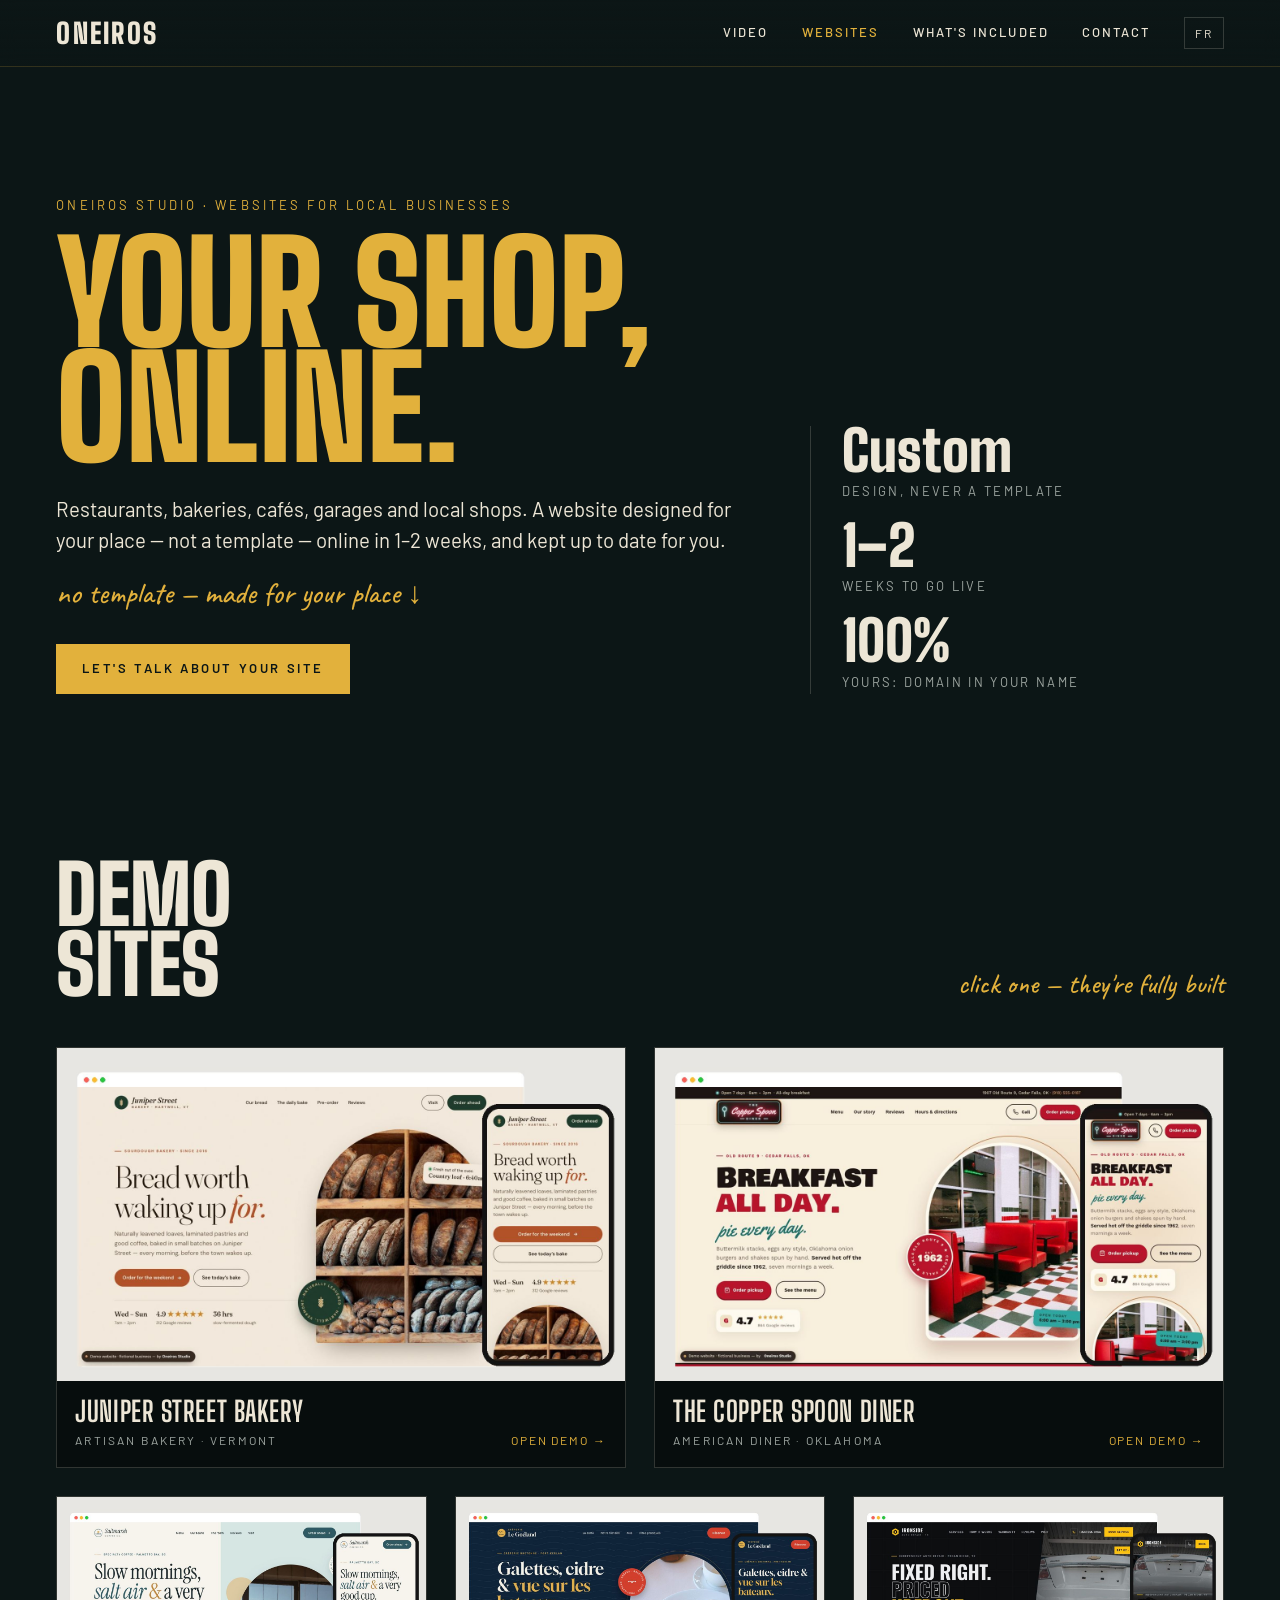
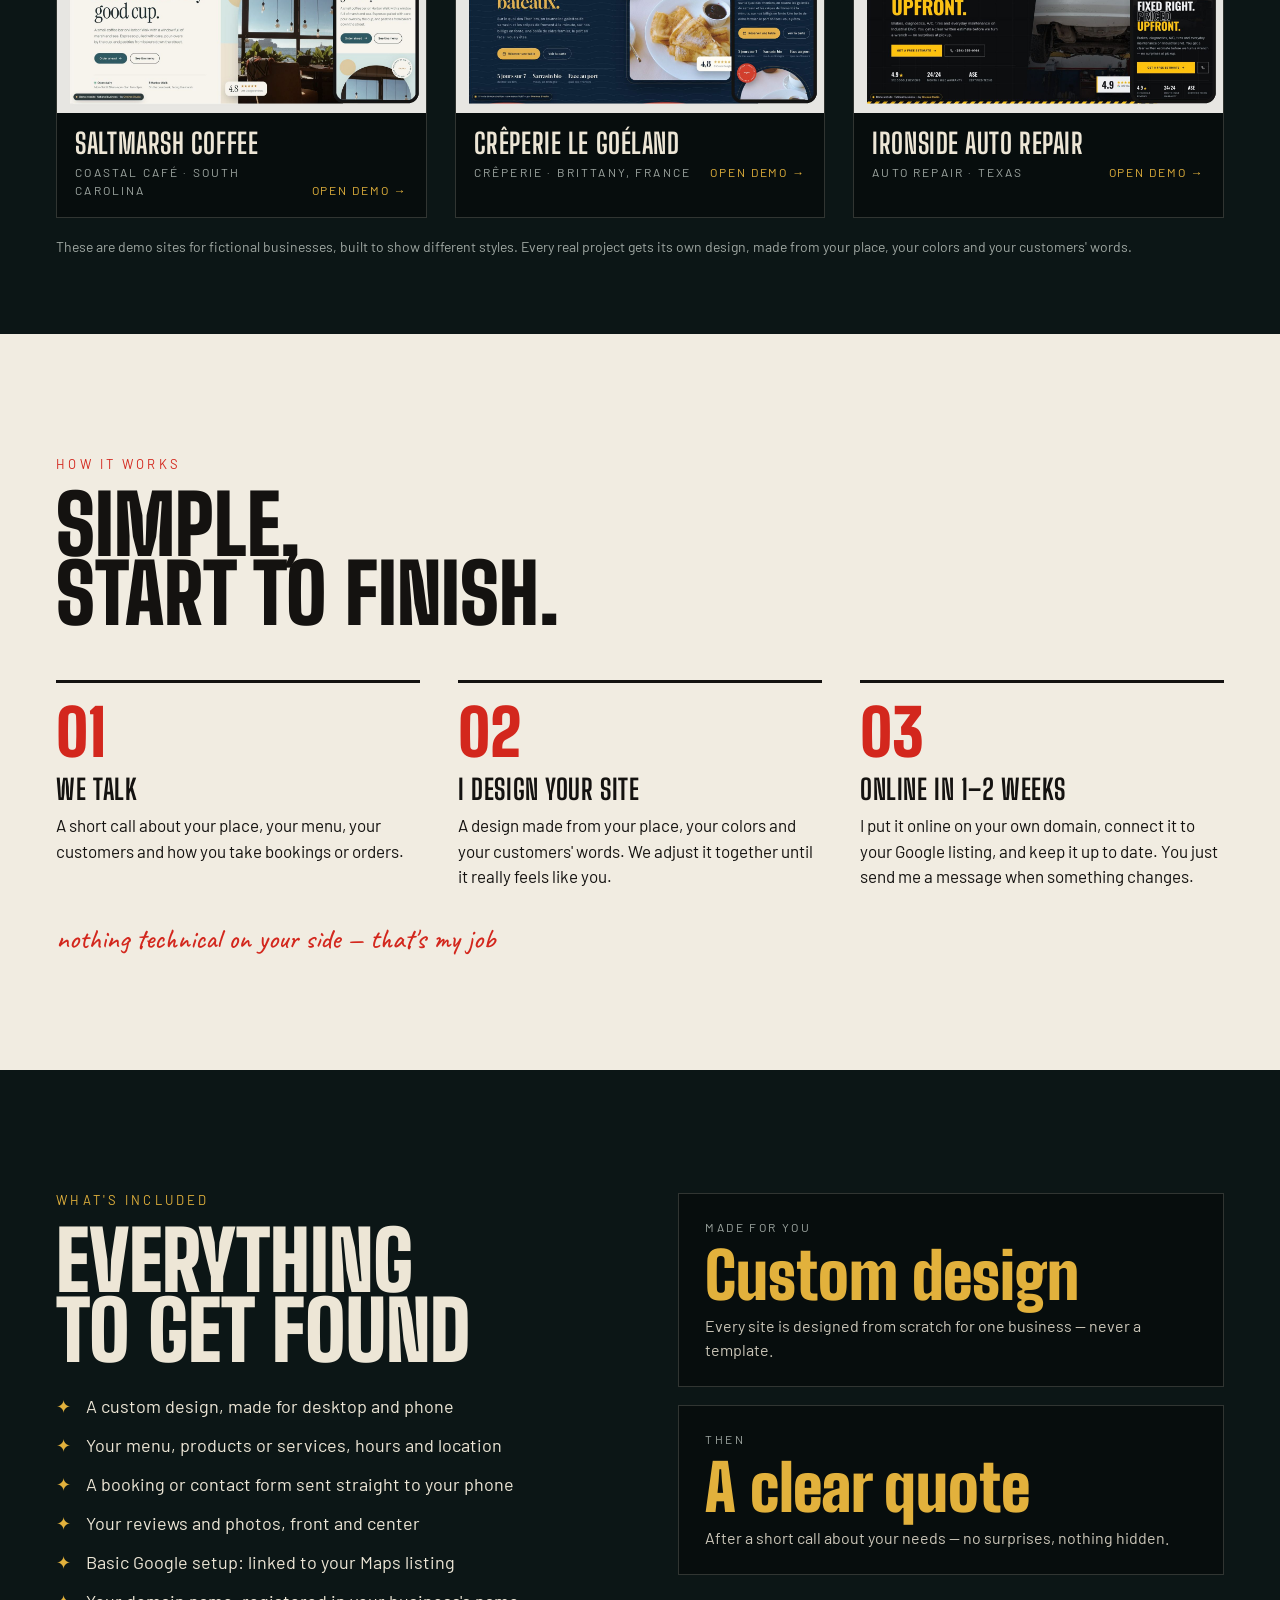
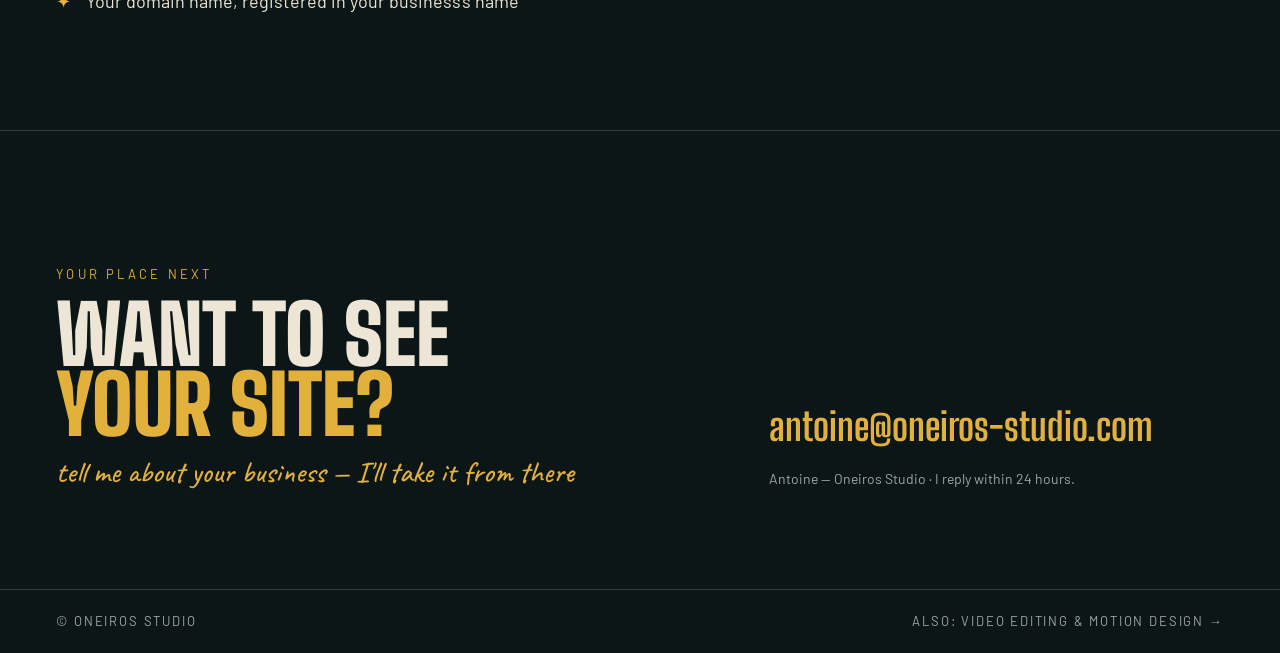
==== web/index.html @ 5e9d2c82 "Ajoute la page Websites (EN/FR) et 5 sites de démonstration Page web/ : présentation de l'offre de c" ====
<!doctype html>
<html lang="en">
<head>
<meta charset="utf-8">
<meta name="viewport" content="width=device-width, initial-scale=1">
<title>Oneiros Studio — Websites for local businesses</title>
<meta name="description" content="Oneiros Studio designs websites for restaurants, bakeries, cafés and local shops. Custom websites, online in 1–2 weeks and kept up to date for you.">
<meta property="og:title" content="Oneiros Studio — Websites for local businesses">
<meta property="og:description" content="Restaurants, bakeries, cafés, garages: a website made for your place.">
<meta property="og:image" content="https://oneiros-studio.com/web/demos/juniper-bakery/apercu.jpg">
<meta property="og:type" content="website">
<meta name="theme-color" content="#0C1616">
<link rel="icon" href="../assets/seal.svg" type="image/svg+xml">
<link rel="preconnect" href="https://fonts.googleapis.com">
<link rel="preconnect" href="https://fonts.gstatic.com" crossorigin>
<link rel="stylesheet" href="https://fonts.googleapis.com/css2?family=Big+Shoulders+Display:wght@700;900&family=Barlow:wght@400;500;600&family=Caveat:wght@500;700&display=swap">
<style>
:root{
  --night:#0C1616; --night-2:#070D0D; --cream:#EDE6D6; --paper:#F1ECE1; --ink:#141210;
  --gold:#E2B13C; --red:#D3271D; --muted:#9FA7A2; --line:rgba(237,230,214,.18);
  --display:"Big Shoulders Display",Impact,sans-serif; --body:"Barlow",Helvetica,Arial,sans-serif; --hand:"Caveat",cursive;
  --pad:clamp(16px,4.4vw,64px);
}
*{box-sizing:border-box;margin:0;padding:0}
html{scroll-behavior:smooth;-webkit-text-size-adjust:100%}
body{background:var(--night);color:var(--cream);font-family:var(--body);font-size:18px;line-height:1.5;-webkit-font-smoothing:antialiased;overflow-x:hidden}
a{color:inherit}
img{display:block;max-width:100%}
.wrap{max-width:1360px;margin:0 auto;padding:0 var(--pad)}
section{scroll-margin-top:70px}
header{position:fixed;left:0;right:0;top:0;z-index:20;background:linear-gradient(180deg,rgba(12,22,22,.92),rgba(12,22,22,.6));backdrop-filter:blur(8px);-webkit-backdrop-filter:blur(8px);border-bottom:1px solid rgba(226,177,60,.18)}
.bar{display:flex;align-items:center;justify-content:space-between;height:66px;gap:16px}
.brand{font-family:var(--display);font-weight:900;font-size:28px;letter-spacing:.08em;text-decoration:none}
nav{display:flex;align-items:center;gap:clamp(14px,2.6vw,34px)}
nav a{text-decoration:none;font-size:13px;font-weight:500;letter-spacing:.16em;text-transform:uppercase;transition:color .2s}
nav a:hover,nav a.on{color:var(--gold)}
.hand{font-family:var(--hand);color:var(--gold);font-weight:500;line-height:1.1}
.lang{border:1px solid var(--line);background:none;color:var(--cream);font:inherit;font-size:12px;letter-spacing:.16em;padding:6px 10px;cursor:pointer}
.lang:hover{border-color:var(--gold);color:var(--gold)}
.eyebrow{font-size:13px;letter-spacing:.24em;text-transform:uppercase;color:var(--gold)}
h1{font-family:var(--display);font-weight:900;font-size:clamp(64px,11vw,168px);line-height:.82;color:var(--gold);text-transform:uppercase}
h2{font-family:var(--display);font-weight:900;font-size:clamp(46px,6.4vw,92px);line-height:.85;text-transform:uppercase}
h3{font-family:var(--display);font-weight:700;font-size:28px;line-height:1;text-transform:uppercase;letter-spacing:.02em}

/* hero */
.hero{padding:clamp(120px,15vw,190px) 0 clamp(50px,7vw,90px);position:relative}
.hero .wrap{display:grid;grid-template-columns:1.25fr .75fr;gap:clamp(24px,5vw,80px);align-items:end}
.hero p.lead{font-size:clamp(19px,1.6vw,22px);max-width:34em;margin-top:28px;color:var(--cream)}
.hero .note{font-size:30px;margin-top:22px;display:block}
.hero .side{border-left:1px solid var(--line);padding-left:clamp(18px,2.4vw,34px);display:grid;gap:18px}
.stat b{display:block;font-family:var(--display);font-weight:900;font-size:56px;line-height:.9;color:var(--cream)}
.stat span{font-size:13px;letter-spacing:.18em;text-transform:uppercase;color:var(--muted)}
.cta{display:inline-flex;align-items:center;gap:12px;margin-top:34px;font-size:13px;font-weight:600;letter-spacing:.2em;text-transform:uppercase;color:var(--night);background:var(--gold);padding:15px 26px;text-decoration:none;transition:transform .2s}
.cta:hover{transform:translateY(-2px)}

/* demos */
.demos{padding:clamp(40px,6vw,80px) 0}
.head{display:flex;justify-content:space-between;align-items:end;gap:20px;flex-wrap:wrap;margin-bottom:clamp(28px,4vw,48px)}
.head .hand{font-size:28px}
.grid{display:grid;grid-template-columns:repeat(6,1fr);gap:clamp(16px,2.2vw,30px)}
.demo{grid-column:span 2;text-decoration:none;display:block;background:var(--night-2);border:1px solid var(--line);transition:transform .3s,border-color .3s}
.demo:nth-child(1),.demo:nth-child(2){grid-column:span 3}
.demo:hover{transform:translateY(-4px) rotate(-.4deg);border-color:var(--gold)}
.demo .shot{aspect-ratio:1400/820;overflow:hidden;background:#111}
.demo .shot img{width:100%;height:100%;object-fit:cover;transition:transform .6s}
.demo:hover .shot img{transform:scale(1.03)}
.demo .meta{padding:16px 18px 18px;display:flex;justify-content:space-between;align-items:end;gap:12px}
.demo .meta span{display:block;font-size:12px;letter-spacing:.18em;text-transform:uppercase;color:var(--muted);margin-top:6px}
.demo .meta i{font-style:normal;font-size:12px;letter-spacing:.16em;text-transform:uppercase;color:var(--gold);white-space:nowrap}
.disclaim{margin-top:18px;font-size:14px;color:var(--muted)}

/* process */
.process{padding:clamp(70px,9vw,120px) 0;background:var(--paper);color:var(--ink)}
.process .eyebrow{color:var(--red)}
.steps{display:grid;grid-template-columns:repeat(3,1fr);gap:clamp(18px,3vw,44px);margin-top:clamp(30px,4vw,54px);counter-reset:s}
.step{border-top:3px solid var(--ink);padding-top:18px}
.step::before{counter-increment:s;content:"0" counter(s);font-family:var(--display);font-weight:900;font-size:64px;line-height:1;color:var(--red);display:block;margin-bottom:10px}
.step p{margin-top:10px;font-size:17px}
.process .hand{color:var(--red);font-size:28px;display:block;margin-top:34px}

/* included + pricing */
.offer{padding:clamp(70px,9vw,120px) 0}
.offer .wrap{display:grid;grid-template-columns:1fr 1fr;gap:clamp(30px,6vw,90px)}
.incl{list-style:none;margin-top:28px;display:grid;gap:12px}
.incl li{padding-left:30px;position:relative;font-size:18px}
.incl li::before{content:"✦";position:absolute;left:0;color:var(--gold)}
.prices{display:grid;gap:18px;align-content:start;margin-top:8px}
.price{border:1px solid var(--line);padding:24px 26px;background:var(--night-2)}
.price .lbl{font-size:12px;letter-spacing:.2em;text-transform:uppercase;color:var(--muted)}
.price .amt{font-family:var(--display);font-weight:900;font-size:clamp(46px,5vw,64px);line-height:1;color:var(--gold);margin:8px 0 6px}
.price p{font-size:16px;color:var(--cream);opacity:.85}

/* contact */
.contact{padding:clamp(80px,10vw,130px) 0 clamp(60px,8vw,100px);border-top:1px solid var(--line)}
.contact .wrap{display:grid;grid-template-columns:1.2fr .8fr;gap:30px;align-items:end}
.contact h2 span{color:var(--gold)}
.contact .hand{font-size:30px;display:block;margin-top:16px}
.mail{display:block;font-family:var(--display);font-weight:700;font-size:clamp(26px,3vw,40px);text-decoration:none;color:var(--gold);word-break:break-all;margin-top:10px}
.mail:hover{text-decoration:underline}
.contact .small{font-size:14px;color:var(--muted);margin-top:12px}
footer{border-top:1px solid var(--line);padding:22px 0;color:var(--muted);font-size:13px;letter-spacing:.14em;text-transform:uppercase}
footer .wrap{display:flex;justify-content:space-between;gap:12px;flex-wrap:wrap}
footer a{text-decoration:none}footer a:hover{color:var(--gold)}

@media (max-width:900px){
  .hero .wrap,.offer .wrap,.contact .wrap{grid-template-columns:1fr}
  .hero .side{border-left:none;border-top:1px solid var(--line);padding:22px 0 0;grid-template-columns:repeat(3,1fr)}
  .stat b{font-size:40px}
  .grid{grid-template-columns:1fr}
  .demo,.demo:nth-child(1),.demo:nth-child(2){grid-column:auto}
  .steps{grid-template-columns:1fr}
}
@media (max-width:560px){
  nav .opt,nav .hand{display:none}
  .hero .side{grid-template-columns:1fr 1fr}
  .stat span{letter-spacing:.1em}
  .demo .meta{flex-direction:column;align-items:flex-start}
}
@media (prefers-reduced-motion:reduce){*{transition:none!important;scroll-behavior:auto!important}}
</style>
</head>
<body>
<header>
  <div class="wrap bar">
    <a class="brand" href="../" aria-label="Oneiros Studio">ONEIROS</a>
    <nav>
      <a class="opt" href="../#work" data-i18n="nav_video">Video</a>
      <a class="on" href="#demos" data-i18n="nav_web">Websites</a>
      <a class="opt" href="#included" data-i18n="nav_incl">What's included</a>
      <a href="#contact" data-i18n="nav_contact">Contact</a>
      <button class="lang" id="lang" aria-label="Switch language">FR</button>
    </nav>
  </div>
</header>

<main>
  <section class="hero">
    <div class="wrap">
      <div>
        <span class="eyebrow" data-i18n="eyebrow">Oneiros Studio · websites for local businesses</span>
        <h1 data-i18n-html="h1" style="margin-top:18px">Your shop,<br>online.</h1>
        <p class="lead" data-i18n="lead">Restaurants, bakeries, cafés, garages and local shops. A website designed for your place — not a template — online in 1–2 weeks, and kept up to date for you.</p>
        <span class="hand note" data-i18n="note">no template — made for your place ↓</span>
        <a class="cta" href="#contact" data-i18n="cta">Let's talk about your site</a>
      </div>
      <div class="side">
        <div class="stat"><b data-i18n="s1b">Custom</b><span data-i18n="s1">design, never a template</span></div>
        <div class="stat"><b data-i18n="s2b">1–2</b><span data-i18n="s2">weeks to go live</span></div>
        <div class="stat"><b data-i18n="s3b">100%</b><span data-i18n="s3">yours: domain in your name</span></div>
      </div>
    </div>
  </section>

  <section class="demos" id="demos">
    <div class="wrap">
      <div class="head">
        <h2 data-i18n-html="demos_h">Demo<br>sites</h2>
        <span class="hand" data-i18n="demos_note">click one — they're fully built</span>
      </div>
      <div class="grid">
        <a class="demo" href="demos/juniper-bakery/"><div class="shot"><img loading="lazy" src="demos/juniper-bakery/apercu.jpg" alt="Juniper Street Bakery demo website"></div><div class="meta"><div><h3>Juniper Street Bakery</h3><span data-i18n="t_bakery">Artisan bakery · Vermont</span></div><i data-i18n="open">Open demo →</i></div></a>
        <a class="demo" href="demos/copper-spoon-diner/"><div class="shot"><img loading="lazy" src="demos/copper-spoon-diner/apercu.jpg" alt="The Copper Spoon Diner demo website"></div><div class="meta"><div><h3>The Copper Spoon Diner</h3><span data-i18n="t_diner">American diner · Oklahoma</span></div><i data-i18n="open">Open demo →</i></div></a>
        <a class="demo" href="demos/saltmarsh-coffee/"><div class="shot"><img loading="lazy" src="demos/saltmarsh-coffee/apercu.jpg" alt="Saltmarsh Coffee Co. demo website"></div><div class="meta"><div><h3>Saltmarsh Coffee</h3><span data-i18n="t_coffee">Coastal café · South Carolina</span></div><i data-i18n="open">Open demo →</i></div></a>
        <a class="demo" href="demos/creperie-le-goeland/"><div class="shot"><img loading="lazy" src="demos/creperie-le-goeland/apercu.jpg" alt="Crêperie Le Goéland demo website"></div><div class="meta"><div><h3>Crêperie Le Goéland</h3><span data-i18n="t_creperie">Crêperie · Brittany, France</span></div><i data-i18n="open">Open demo →</i></div></a>
        <a class="demo" href="demos/ironside-auto/"><div class="shot"><img loading="lazy" src="demos/ironside-auto/apercu.jpg" alt="Ironside Auto Repair demo website"></div><div class="meta"><div><h3>Ironside Auto Repair</h3><span data-i18n="t_garage">Auto repair · Texas</span></div><i data-i18n="open">Open demo →</i></div></a>
      </div>
      <p class="disclaim" data-i18n="disclaim">These are demo sites for fictional businesses, built to show different styles. Every real project gets its own design, made from your place, your colors and your customers' words.</p>
    </div>
  </section>

  <section class="process">
    <div class="wrap">
      <span class="eyebrow" data-i18n="proc_e">How it works</span>
      <h2 data-i18n-html="proc_h" style="margin-top:14px">Simple,<br>start to finish.</h2>
      <div class="steps">
        <div class="step"><h3 data-i18n="p1h">We talk</h3><p data-i18n="p1">A short call about your place, your menu, your customers and how you take bookings or orders.</p></div>
        <div class="step"><h3 data-i18n="p2h">I design your site</h3><p data-i18n="p2">A design made from your place, your colors and your customers' words. We adjust it together until it really feels like you.</p></div>
        <div class="step"><h3 data-i18n="p3h">Online in 1–2 weeks</h3><p data-i18n="p3">I put it online on your own domain, connect it to your Google listing, and keep it up to date. You just send me a message when something changes.</p></div>
      </div>
      <span class="hand" data-i18n="proc_note">nothing technical on your side — that's my job</span>
    </div>
  </section>

  <section class="offer" id="included">
    <div class="wrap">
      <div>
        <span class="eyebrow" data-i18n="inc_e">What's included</span>
        <h2 data-i18n-html="inc_h" style="margin-top:14px">Everything<br>to get found</h2>
        <ul class="incl">
          <li data-i18n="i1">A custom design, made for desktop and phone</li>
          <li data-i18n="i2">Your menu, products or services, hours and location</li>
          <li data-i18n="i3">A booking or contact form sent straight to your phone</li>
          <li data-i18n="i4">Your reviews and photos, front and center</li>
          <li data-i18n="i5">Basic Google setup: linked to your Maps listing</li>
          <li data-i18n="i6">Your domain name, registered in your business's name</li>
        </ul>
      </div>
      <div class="prices">
        <div class="price"><div class="lbl" data-i18n="fr1l">Made for you</div><div class="amt" data-i18n="fr1a">Custom design</div><p data-i18n="fr1p">Every site is designed from scratch for one business — never a template.</p></div>
        <div class="price"><div class="lbl" data-i18n="fr2l">Then</div><div class="amt" data-i18n="fr2a">A clear quote</div><p data-i18n="fr2p">After a short call about your needs — no surprises, nothing hidden.</p></div>
      </div>
    
    </div>
  </section>

  <section class="contact" id="contact">
    <div class="wrap">
      <div>
        <span class="eyebrow" data-i18n="c_e">Your place next</span>
        <h2 data-i18n-html="c_h" style="margin-top:14px">Want to see<br><span>your site?</span></h2>
        <span class="hand" data-i18n="c_note">tell me about your business — I'll take it from there</span>
      </div>
      <div>
        <a class="mail" href="mailto:antoine@oneiros-studio.com">antoine@oneiros-studio.com</a>
        <p class="small" data-i18n="c_small">Antoine — Oneiros Studio · I reply within 24 hours.</p>
      </div>
    </div>
  </section>
</main>

<footer><div class="wrap"><span>© Oneiros Studio</span><a href="../" data-i18n="foot">Also: video editing &amp; motion design →</a></div></footer>

<script>
const T={
 en:{},
 fr:{
  nav_video:"Vidéo",nav_web:"Sites web",nav_incl:"Ce qui est inclus",nav_contact:"Contact",
  eyebrow:"Oneiros Studio · sites pour commerces",
  h1:"Votre commerce,<br>en ligne.",
  lead:"Restaurants, boulangeries, cafés, garages et commerces de proximité. Un site pensé pour votre commerce — pas un modèle tout fait — en ligne en 1 à 2 semaines, et tenu à jour pour vous.",
  note:"pas de modèle — fait pour votre commerce ↓",cta:"Parlons de votre site",
  s1b:"Sur mesure",s1:"design, jamais de modèle",s2b:"1–2",s2:"semaines pour la mise en ligne",s3b:"100 %",s3:"à vous : domaine à votre nom",
  demos_h:"Sites de<br>démo",demos_note:"cliquez — ils sont entièrement construits",
  t_bakery:"Boulangerie artisanale · Vermont",t_diner:"Diner américain · Oklahoma",t_coffee:"Café en bord de mer · Caroline du Sud",t_creperie:"Crêperie · Bretagne",t_garage:"Garage · Texas",
  open:"Voir la démo →",
  disclaim:"Ce sont des sites de démonstration pour des commerces fictifs, faits pour montrer différents styles. Chaque vrai projet a son propre design, créé à partir de votre lieu, de vos couleurs et des mots de vos clients.",
  proc_e:"Comment ça marche",proc_h:"Simple,<br>du début à la fin.",
  p1h:"On en parle",p1:"Un court appel : votre commerce, votre carte, vos clients, votre façon de prendre les réservations ou les commandes.",
  p2h:"Je crée votre site",p2:"Un design fait à partir de votre lieu, de vos couleurs et des mots de vos clients. On l'ajuste ensemble jusqu'à ce qu'il vous ressemble vraiment.",
  p3h:"En ligne en 1 à 2 semaines",p3:"Je le mets en ligne sur votre propre nom de domaine, je le relie à votre fiche Google et je le tiens à jour. Vous m'envoyez simplement un message quand quelque chose change.",
  proc_note:"rien de technique pour vous — c'est mon métier",
  inc_e:"Ce qui est inclus",inc_h:"Tout pour<br>être trouvé",
  i1:"Un design sur mesure, pour ordinateur et téléphone",i2:"Votre carte, vos produits ou services, horaires et accès",i3:"Un formulaire de réservation ou de contact envoyé sur votre téléphone",i4:"Vos avis et vos photos mis en avant",i5:"Référencement Google de base : lien avec votre fiche Maps",i6:"Votre nom de domaine, enregistré au nom de votre société",
  fr1l:"Fait pour vous",fr1a:"Design sur mesure",fr1p:"Chaque site est conçu de zéro pour un seul commerce — jamais un modèle.",
  fr2l:"Ensuite",fr2a:"Un devis clair",fr2p:"Après un court appel sur vos besoins — sans surprise, rien de caché.",
  c_e:"Votre commerce, ensuite",c_h:"Envie de voir<br><span>votre site ?</span>",c_note:"parlez-moi de votre commerce — je m'occupe du reste",
  c_small:"Antoine — Oneiros Studio · Réponse sous 24 heures.",foot:"Aussi : montage vidéo & motion design →"
 }
};
document.querySelectorAll("[data-i18n],[data-i18n-html]").forEach(el=>{const k=el.dataset.i18n||el.dataset.i18nHtml;T.en[k]=el.innerHTML;});
let lang=(navigator.language||"en").slice(0,2)==="fr"?"fr":"en";
try{const s=localStorage.getItem("lang");if(s==="fr"||s==="en")lang=s;}catch(e){}
function apply(){
  document.documentElement.lang=lang;
  document.querySelectorAll("[data-i18n],[data-i18n-html]").forEach(el=>{const k=el.dataset.i18n||el.dataset.i18nHtml;const v=T[lang][k];if(v!==undefined)el.innerHTML=v;});
  document.getElementById("lang").textContent=lang==="fr"?"EN":"FR";
  document.title=lang==="fr"?"Oneiros Studio — Sites internet pour commerces":"Oneiros Studio — Websites for local businesses";
}
document.getElementById("lang").addEventListener("click",()=>{lang=lang==="fr"?"en":"fr";try{localStorage.setItem("lang",lang)}catch(e){}apply();});
apply();
</script>
</body>
</html>
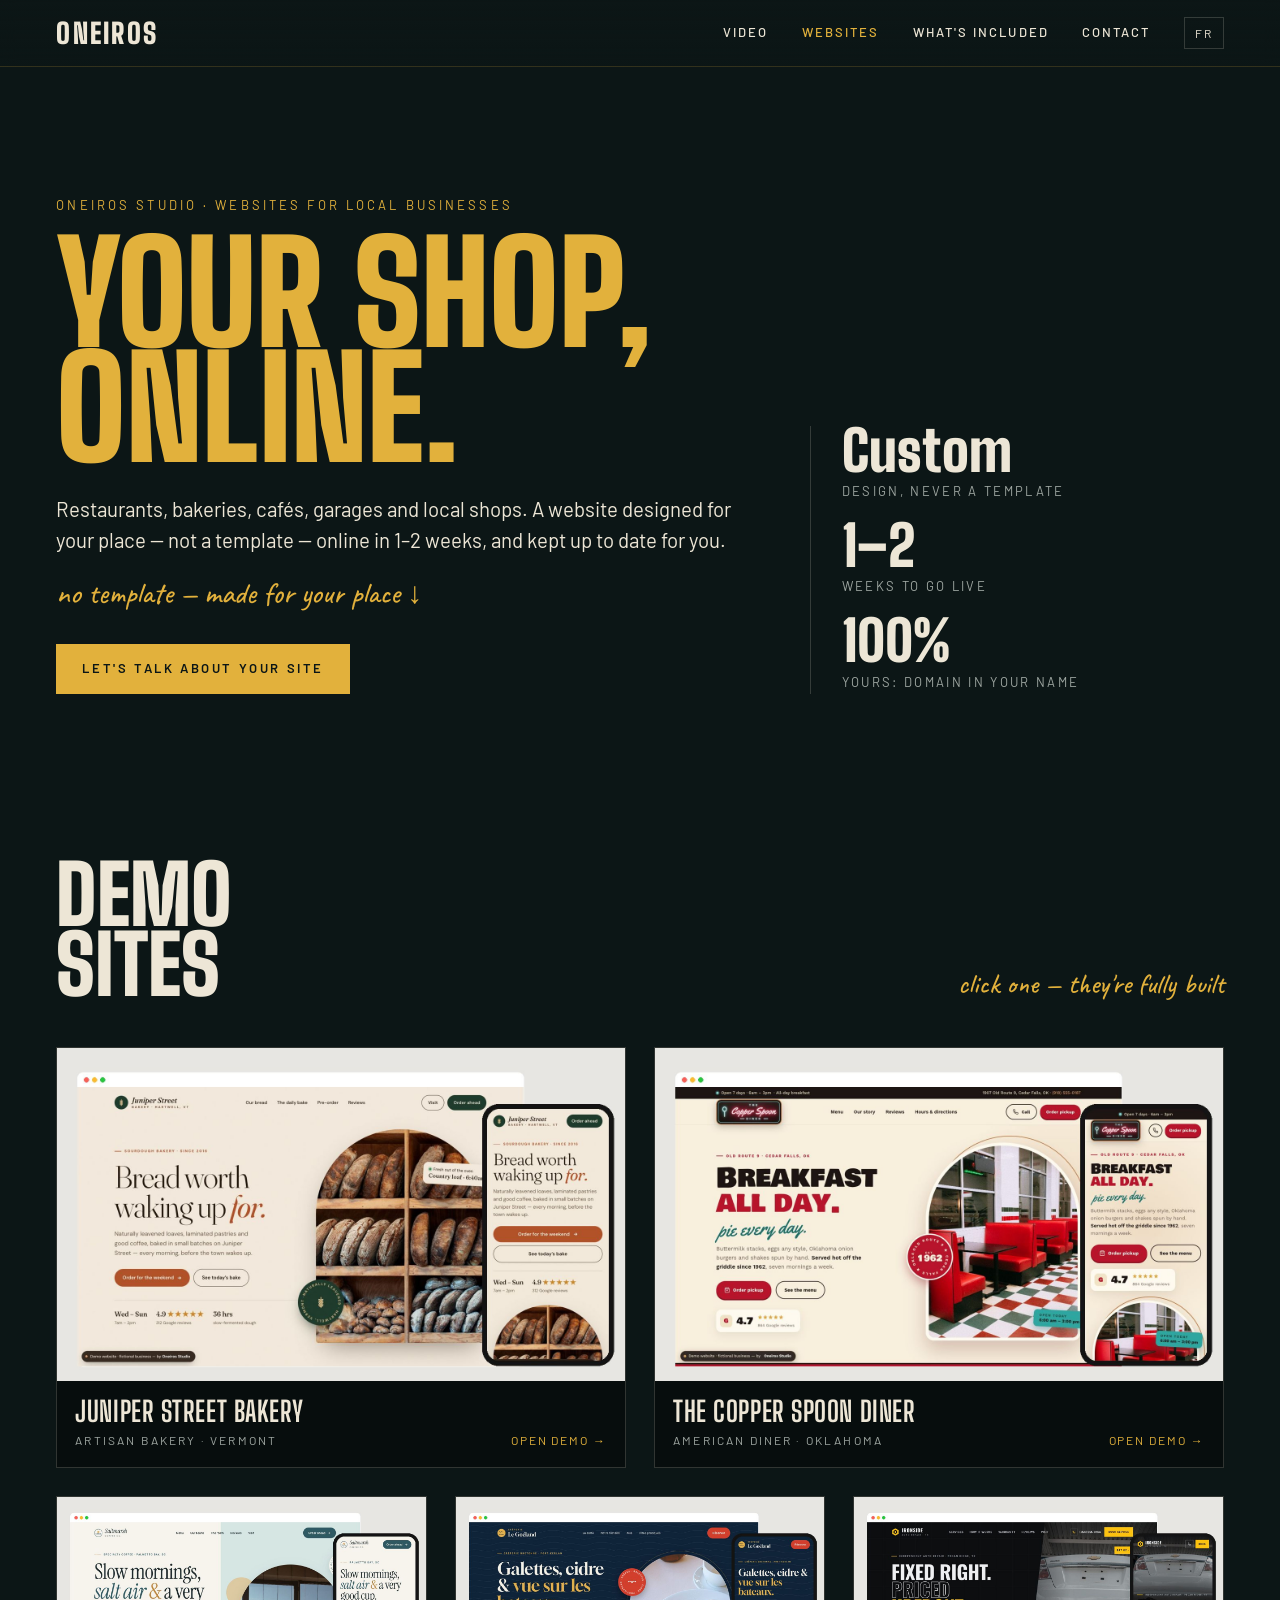
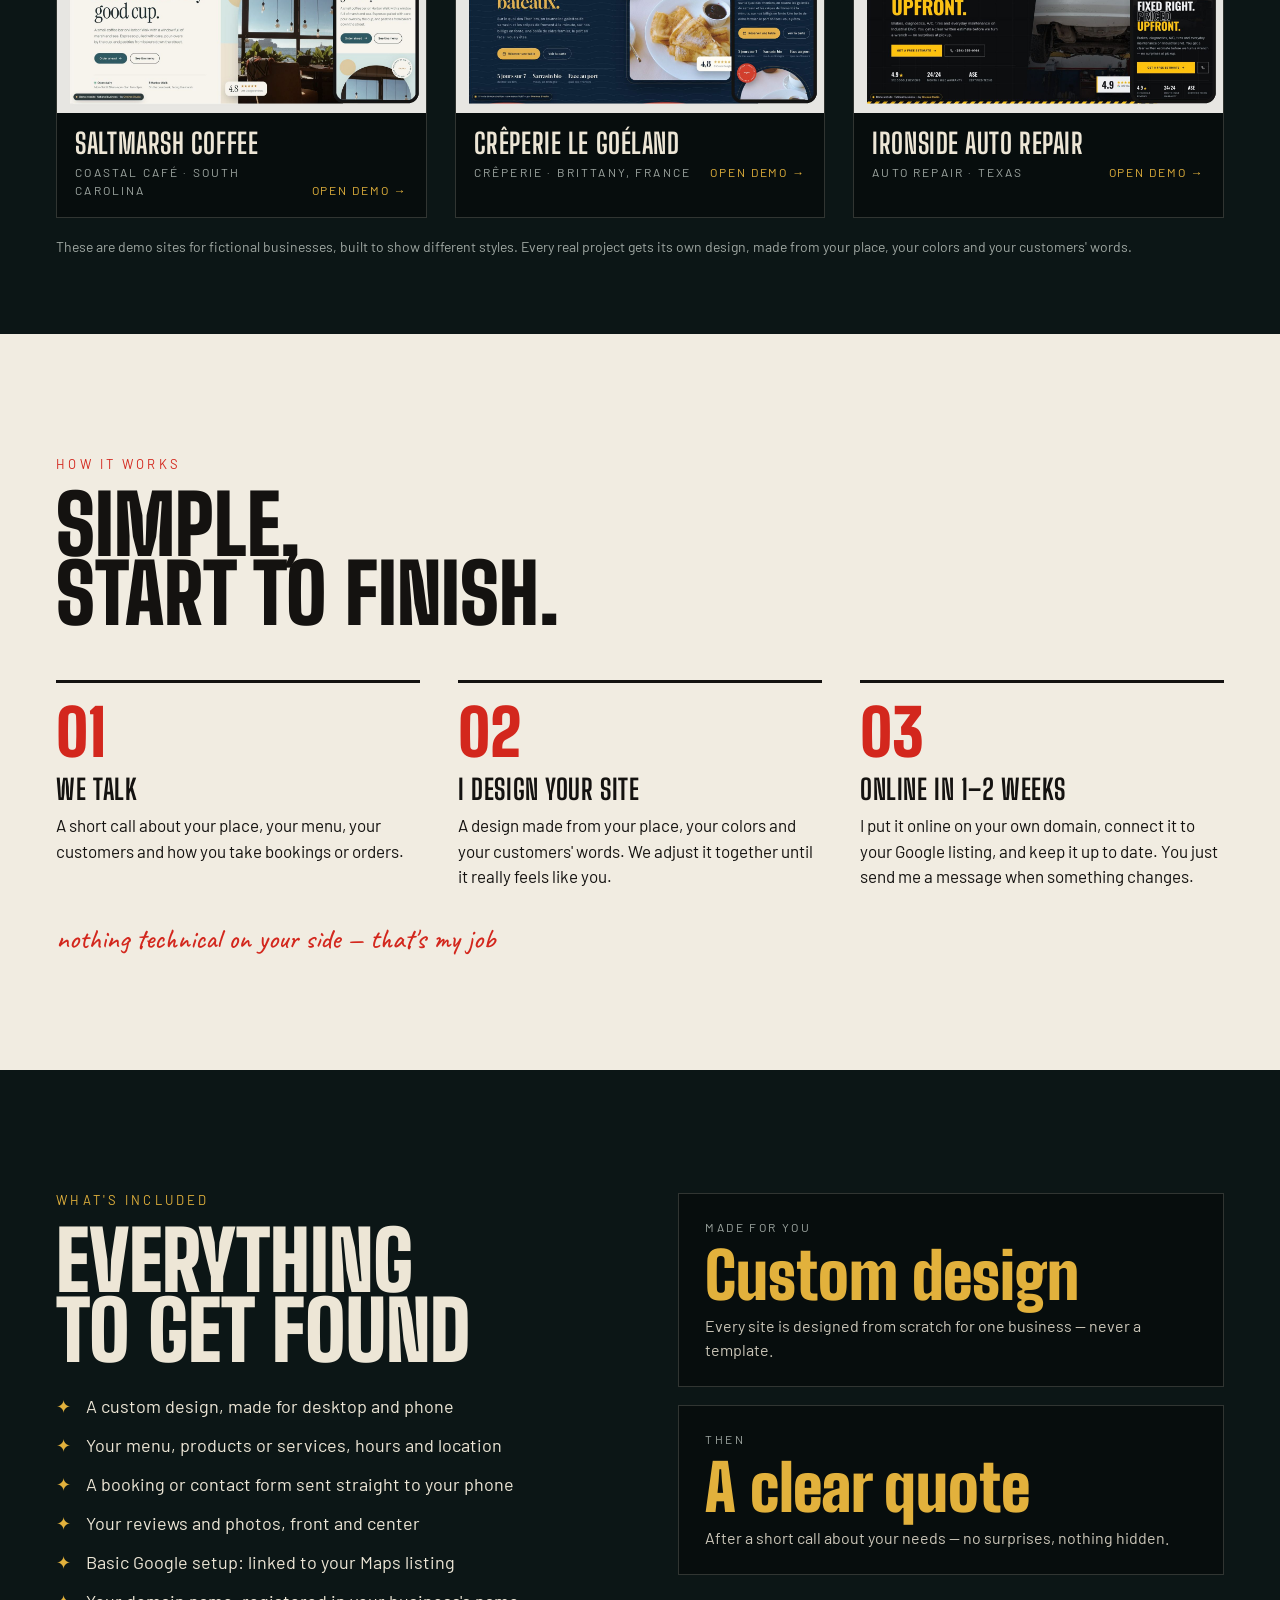
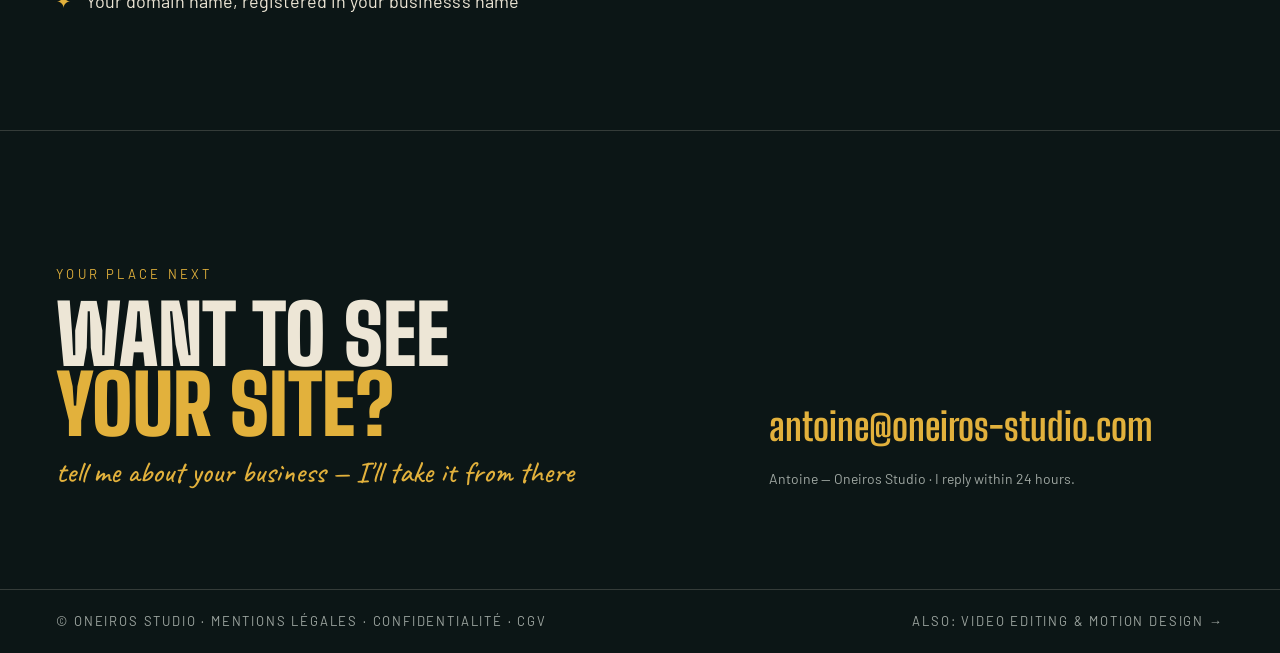
==== commit be17203a: "Ajoute mentions légales, politique de confidentialité et CGV Liens dans le pied de page de l'accueil" ====
--- a/web/index.html
+++ b/web/index.html
@@ -218,7 +218,7 @@
   </section>
 </main>
 
-<footer><div class="wrap"><span>© Oneiros Studio</span><a href="../" data-i18n="foot">Also: video editing &amp; motion design →</a></div></footer>
+<footer><div class="wrap"><span>© Oneiros Studio · <a href="../mentions-legales.html" style="color:inherit">Mentions légales</a> · <a href="../politique-de-confidentialite.html" style="color:inherit">Confidentialité</a> · <a href="../assets/CGV-Oneiros-Studio.pdf" style="color:inherit">CGV</a></span><a href="../" data-i18n="foot">Also: video editing &amp; motion design →</a></div></footer>
 
 <script>
 const T={
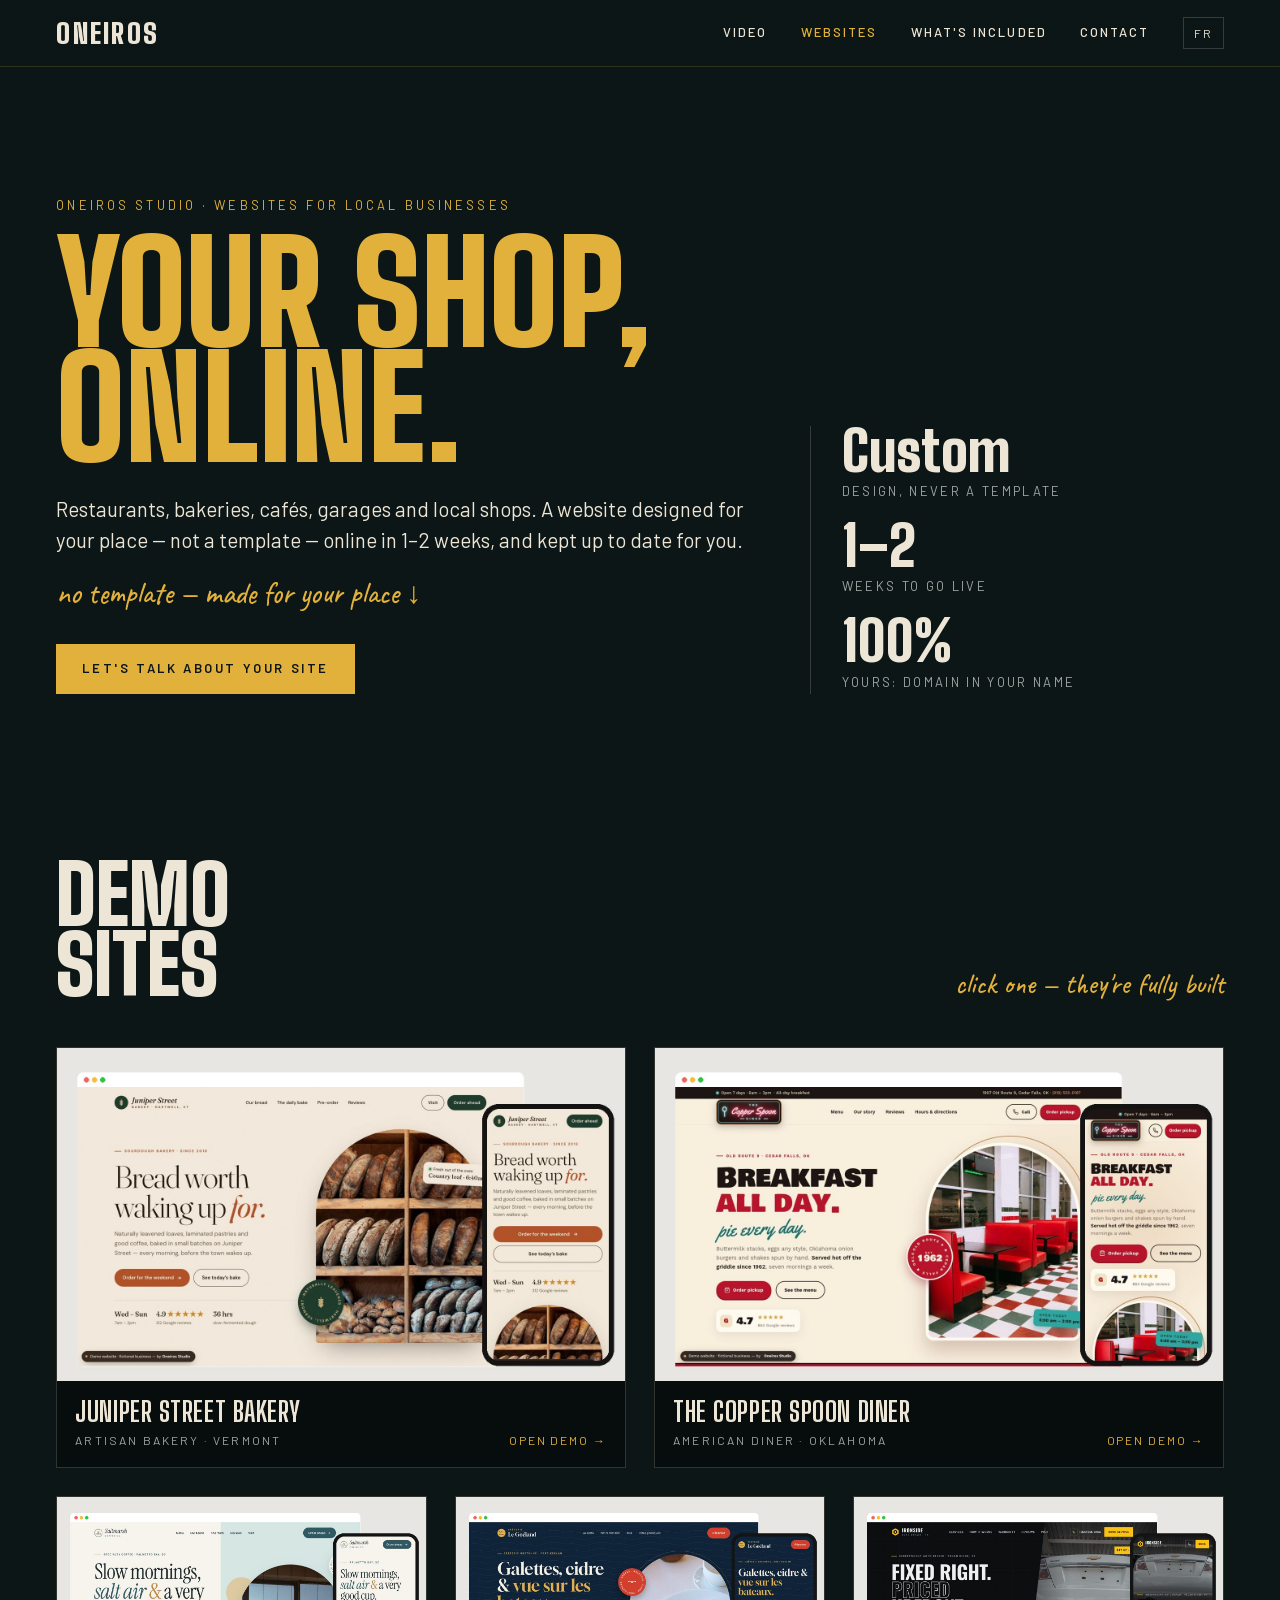
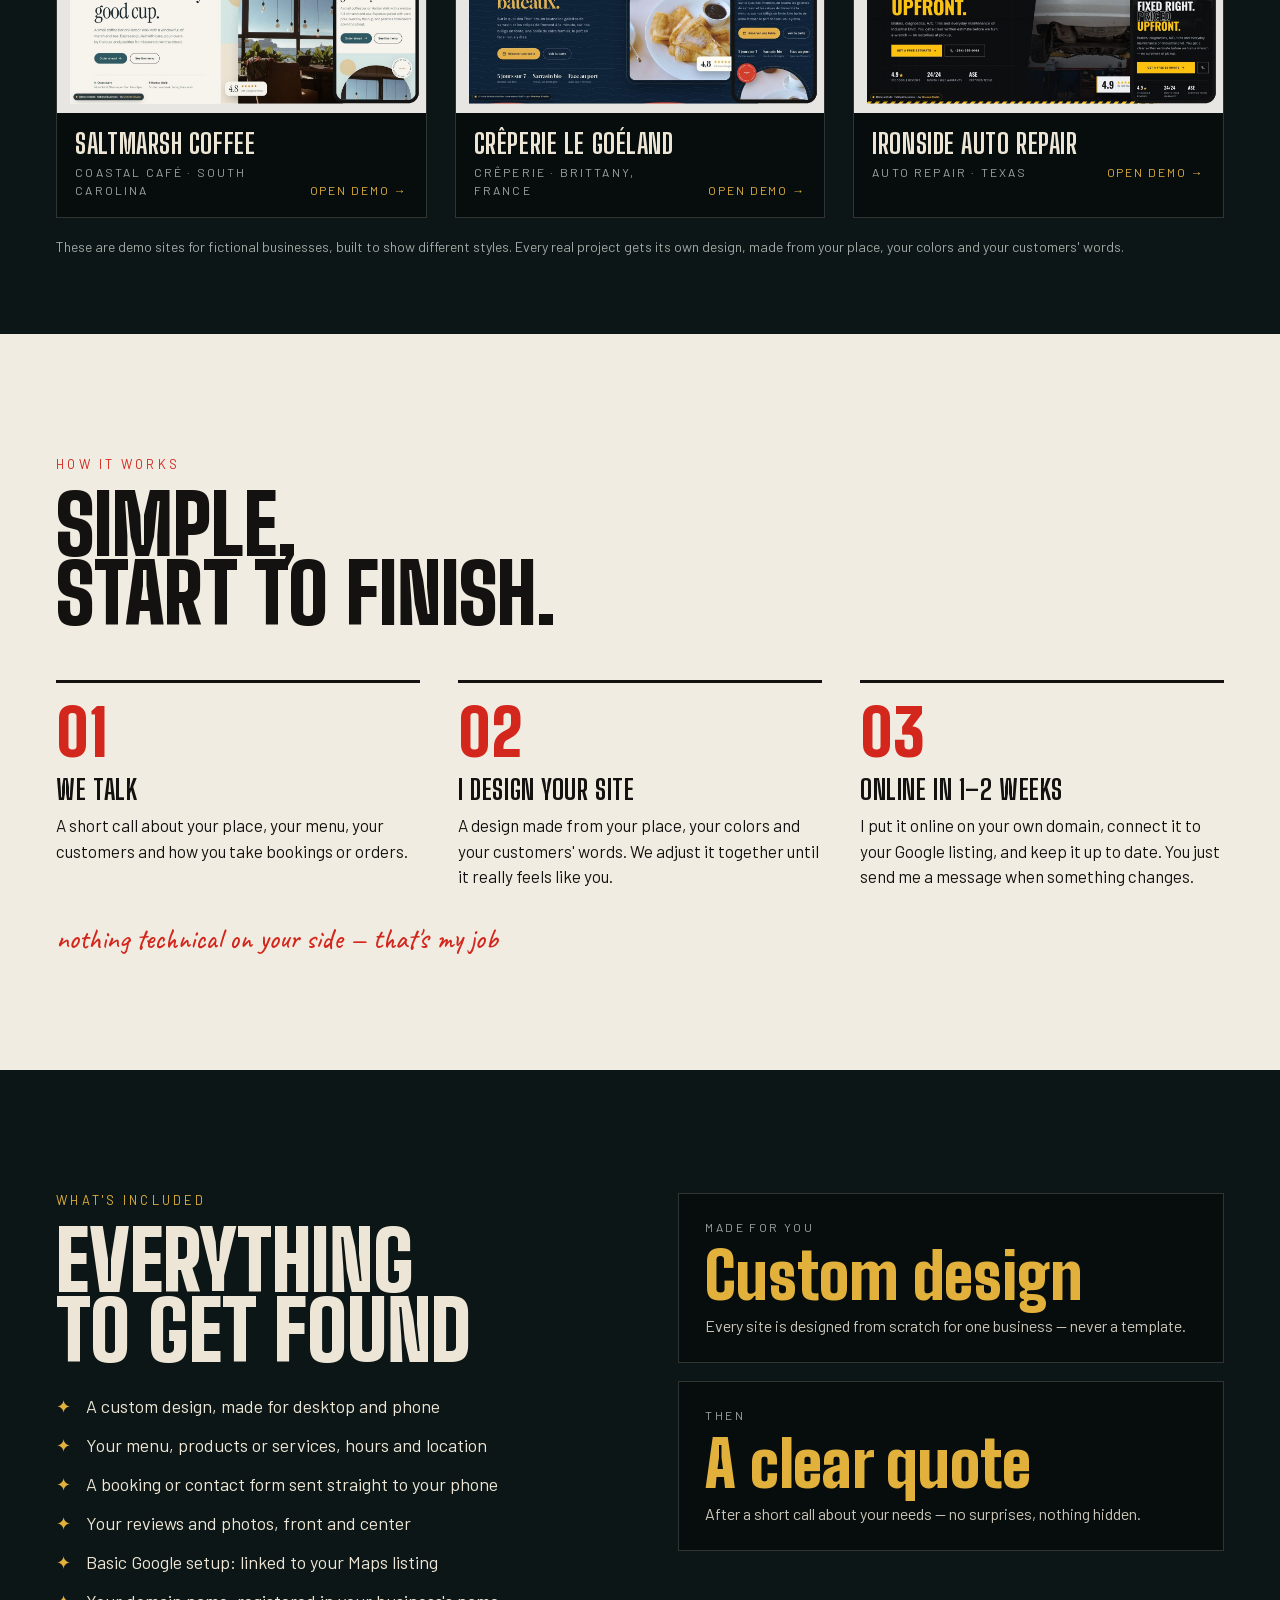
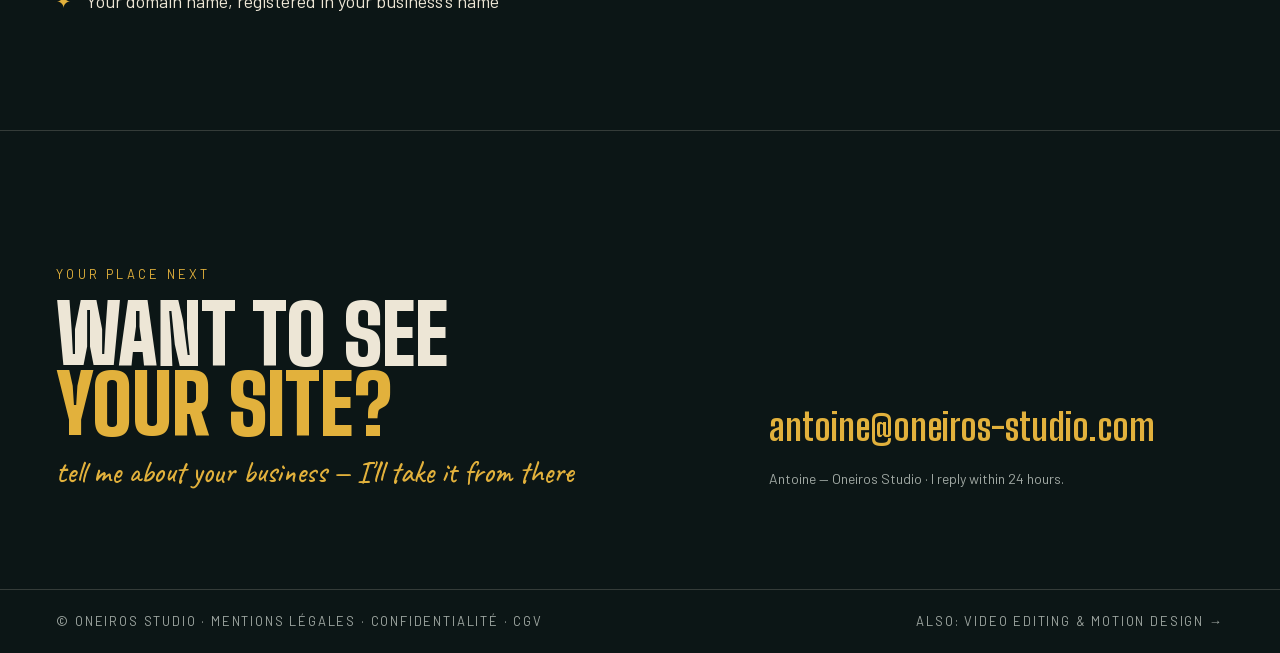
==== commit 5d89330e: "Héberge les polices sur le site au lieu de Google Fonts Plus aucune ressource chargée depuis un serv" ====
--- a/web/index.html
+++ b/web/index.html
@@ -11,9 +11,7 @@
 <meta property="og:type" content="website">
 <meta name="theme-color" content="#0C1616">
 <link rel="icon" href="../assets/seal.svg" type="image/svg+xml">
-<link rel="preconnect" href="https://fonts.googleapis.com">
-<link rel="preconnect" href="https://fonts.gstatic.com" crossorigin>
-<link rel="stylesheet" href="https://fonts.googleapis.com/css2?family=Big+Shoulders+Display:wght@700;900&family=Barlow:wght@400;500;600&family=Caveat:wght@500;700&display=swap">
+<link rel="stylesheet" href="../assets/fonts/web.css">
 <style>
 :root{
   --night:#0C1616; --night-2:#070D0D; --cream:#EDE6D6; --paper:#F1ECE1; --ink:#141210;
--- a/assets/fonts/web.css
+++ b/assets/fonts/web.css
@@ -0,0 +1,126 @@
+/* latin-ext */
+@font-face {
+  font-family: 'Barlow';
+  font-style: normal;
+  font-weight: 400;
+  font-display: swap;
+  src: url(barlow-7979236f.woff2) format('woff2');
+  unicode-range: U+0100-02BA, U+02BD-02C5, U+02C7-02CC, U+02CE-02D7, U+02DD-02FF, U+0304, U+0308, U+0329, U+1D00-1DBF, U+1E00-1E9F, U+1EF2-1EFF, U+2020, U+20A0-20AB, U+20AD-20C4, U+2113, U+2C60-2C7F, U+A720-A7FF;
+}
+/* latin */
+@font-face {
+  font-family: 'Barlow';
+  font-style: normal;
+  font-weight: 400;
+  font-display: swap;
+  src: url(barlow-8d018ff8.woff2) format('woff2');
+  unicode-range: U+0000-00FF, U+0131, U+0152-0153, U+02BB-02BC, U+02C6, U+02DA, U+02DC, U+0304, U+0308, U+0329, U+2000-206F, U+20AC, U+2122, U+2191, U+2193, U+2212, U+2215, U+FEFF, U+FFFD;
+}
+/* latin-ext */
+@font-face {
+  font-family: 'Barlow';
+  font-style: normal;
+  font-weight: 500;
+  font-display: swap;
+  src: url(barlow-941d6977.woff2) format('woff2');
+  unicode-range: U+0100-02BA, U+02BD-02C5, U+02C7-02CC, U+02CE-02D7, U+02DD-02FF, U+0304, U+0308, U+0329, U+1D00-1DBF, U+1E00-1E9F, U+1EF2-1EFF, U+2020, U+20A0-20AB, U+20AD-20C4, U+2113, U+2C60-2C7F, U+A720-A7FF;
+}
+/* latin */
+@font-face {
+  font-family: 'Barlow';
+  font-style: normal;
+  font-weight: 500;
+  font-display: swap;
+  src: url(barlow-c538f0ff.woff2) format('woff2');
+  unicode-range: U+0000-00FF, U+0131, U+0152-0153, U+02BB-02BC, U+02C6, U+02DA, U+02DC, U+0304, U+0308, U+0329, U+2000-206F, U+20AC, U+2122, U+2191, U+2193, U+2212, U+2215, U+FEFF, U+FFFD;
+}
+/* latin-ext */
+@font-face {
+  font-family: 'Barlow';
+  font-style: normal;
+  font-weight: 600;
+  font-display: swap;
+  src: url(barlow-20b94e0e.woff2) format('woff2');
+  unicode-range: U+0100-02BA, U+02BD-02C5, U+02C7-02CC, U+02CE-02D7, U+02DD-02FF, U+0304, U+0308, U+0329, U+1D00-1DBF, U+1E00-1E9F, U+1EF2-1EFF, U+2020, U+20A0-20AB, U+20AD-20C4, U+2113, U+2C60-2C7F, U+A720-A7FF;
+}
+/* latin */
+@font-face {
+  font-family: 'Barlow';
+  font-style: normal;
+  font-weight: 600;
+  font-display: swap;
+  src: url(barlow-1003d5c7.woff2) format('woff2');
+  unicode-range: U+0000-00FF, U+0131, U+0152-0153, U+02BB-02BC, U+02C6, U+02DA, U+02DC, U+0304, U+0308, U+0329, U+2000-206F, U+20AC, U+2122, U+2191, U+2193, U+2212, U+2215, U+FEFF, U+FFFD;
+}
+/* latin-ext */
+@font-face {
+  font-family: 'Big Shoulders Display';
+  font-style: normal;
+  font-weight: 700;
+  font-display: swap;
+  src: url(big-shoulders-display-6bfd6167.woff2) format('woff2');
+  unicode-range: U+0100-02BA, U+02BD-02C5, U+02C7-02CC, U+02CE-02D7, U+02DD-02FF, U+0304, U+0308, U+0329, U+1D00-1DBF, U+1E00-1E9F, U+1EF2-1EFF, U+2020, U+20A0-20AB, U+20AD-20C4, U+2113, U+2C60-2C7F, U+A720-A7FF;
+}
+/* latin */
+@font-face {
+  font-family: 'Big Shoulders Display';
+  font-style: normal;
+  font-weight: 700;
+  font-display: swap;
+  src: url(big-shoulders-display-82c0b952.woff2) format('woff2');
+  unicode-range: U+0000-00FF, U+0131, U+0152-0153, U+02BB-02BC, U+02C6, U+02DA, U+02DC, U+0304, U+0308, U+0329, U+2000-206F, U+20AC, U+2122, U+2191, U+2193, U+2212, U+2215, U+FEFF, U+FFFD;
+}
+/* latin-ext */
+@font-face {
+  font-family: 'Big Shoulders Display';
+  font-style: normal;
+  font-weight: 900;
+  font-display: swap;
+  src: url(big-shoulders-display-6bfd6167.woff2) format('woff2');
+  unicode-range: U+0100-02BA, U+02BD-02C5, U+02C7-02CC, U+02CE-02D7, U+02DD-02FF, U+0304, U+0308, U+0329, U+1D00-1DBF, U+1E00-1E9F, U+1EF2-1EFF, U+2020, U+20A0-20AB, U+20AD-20C4, U+2113, U+2C60-2C7F, U+A720-A7FF;
+}
+/* latin */
+@font-face {
+  font-family: 'Big Shoulders Display';
+  font-style: normal;
+  font-weight: 900;
+  font-display: swap;
+  src: url(big-shoulders-display-82c0b952.woff2) format('woff2');
+  unicode-range: U+0000-00FF, U+0131, U+0152-0153, U+02BB-02BC, U+02C6, U+02DA, U+02DC, U+0304, U+0308, U+0329, U+2000-206F, U+20AC, U+2122, U+2191, U+2193, U+2212, U+2215, U+FEFF, U+FFFD;
+}
+/* latin-ext */
+@font-face {
+  font-family: 'Caveat';
+  font-style: normal;
+  font-weight: 500;
+  font-display: swap;
+  src: url(caveat-e4402a05.woff2) format('woff2');
+  unicode-range: U+0100-02BA, U+02BD-02C5, U+02C7-02CC, U+02CE-02D7, U+02DD-02FF, U+0304, U+0308, U+0329, U+1D00-1DBF, U+1E00-1E9F, U+1EF2-1EFF, U+2020, U+20A0-20AB, U+20AD-20C4, U+2113, U+2C60-2C7F, U+A720-A7FF;
+}
+/* latin */
+@font-face {
+  font-family: 'Caveat';
+  font-style: normal;
+  font-weight: 500;
+  font-display: swap;
+  src: url(caveat-81102a44.woff2) format('woff2');
+  unicode-range: U+0000-00FF, U+0131, U+0152-0153, U+02BB-02BC, U+02C6, U+02DA, U+02DC, U+0304, U+0308, U+0329, U+2000-206F, U+20AC, U+2122, U+2191, U+2193, U+2212, U+2215, U+FEFF, U+FFFD;
+}
+/* latin-ext */
+@font-face {
+  font-family: 'Caveat';
+  font-style: normal;
+  font-weight: 700;
+  font-display: swap;
+  src: url(caveat-e4402a05.woff2) format('woff2');
+  unicode-range: U+0100-02BA, U+02BD-02C5, U+02C7-02CC, U+02CE-02D7, U+02DD-02FF, U+0304, U+0308, U+0329, U+1D00-1DBF, U+1E00-1E9F, U+1EF2-1EFF, U+2020, U+20A0-20AB, U+20AD-20C4, U+2113, U+2C60-2C7F, U+A720-A7FF;
+}
+/* latin */
+@font-face {
+  font-family: 'Caveat';
+  font-style: normal;
+  font-weight: 700;
+  font-display: swap;
+  src: url(caveat-81102a44.woff2) format('woff2');
+  unicode-range: U+0000-00FF, U+0131, U+0152-0153, U+02BB-02BC, U+02C6, U+02DA, U+02DC, U+0304, U+0308, U+0329, U+2000-206F, U+20AC, U+2122, U+2191, U+2193, U+2212, U+2215, U+FEFF, U+FFFD;
+}
